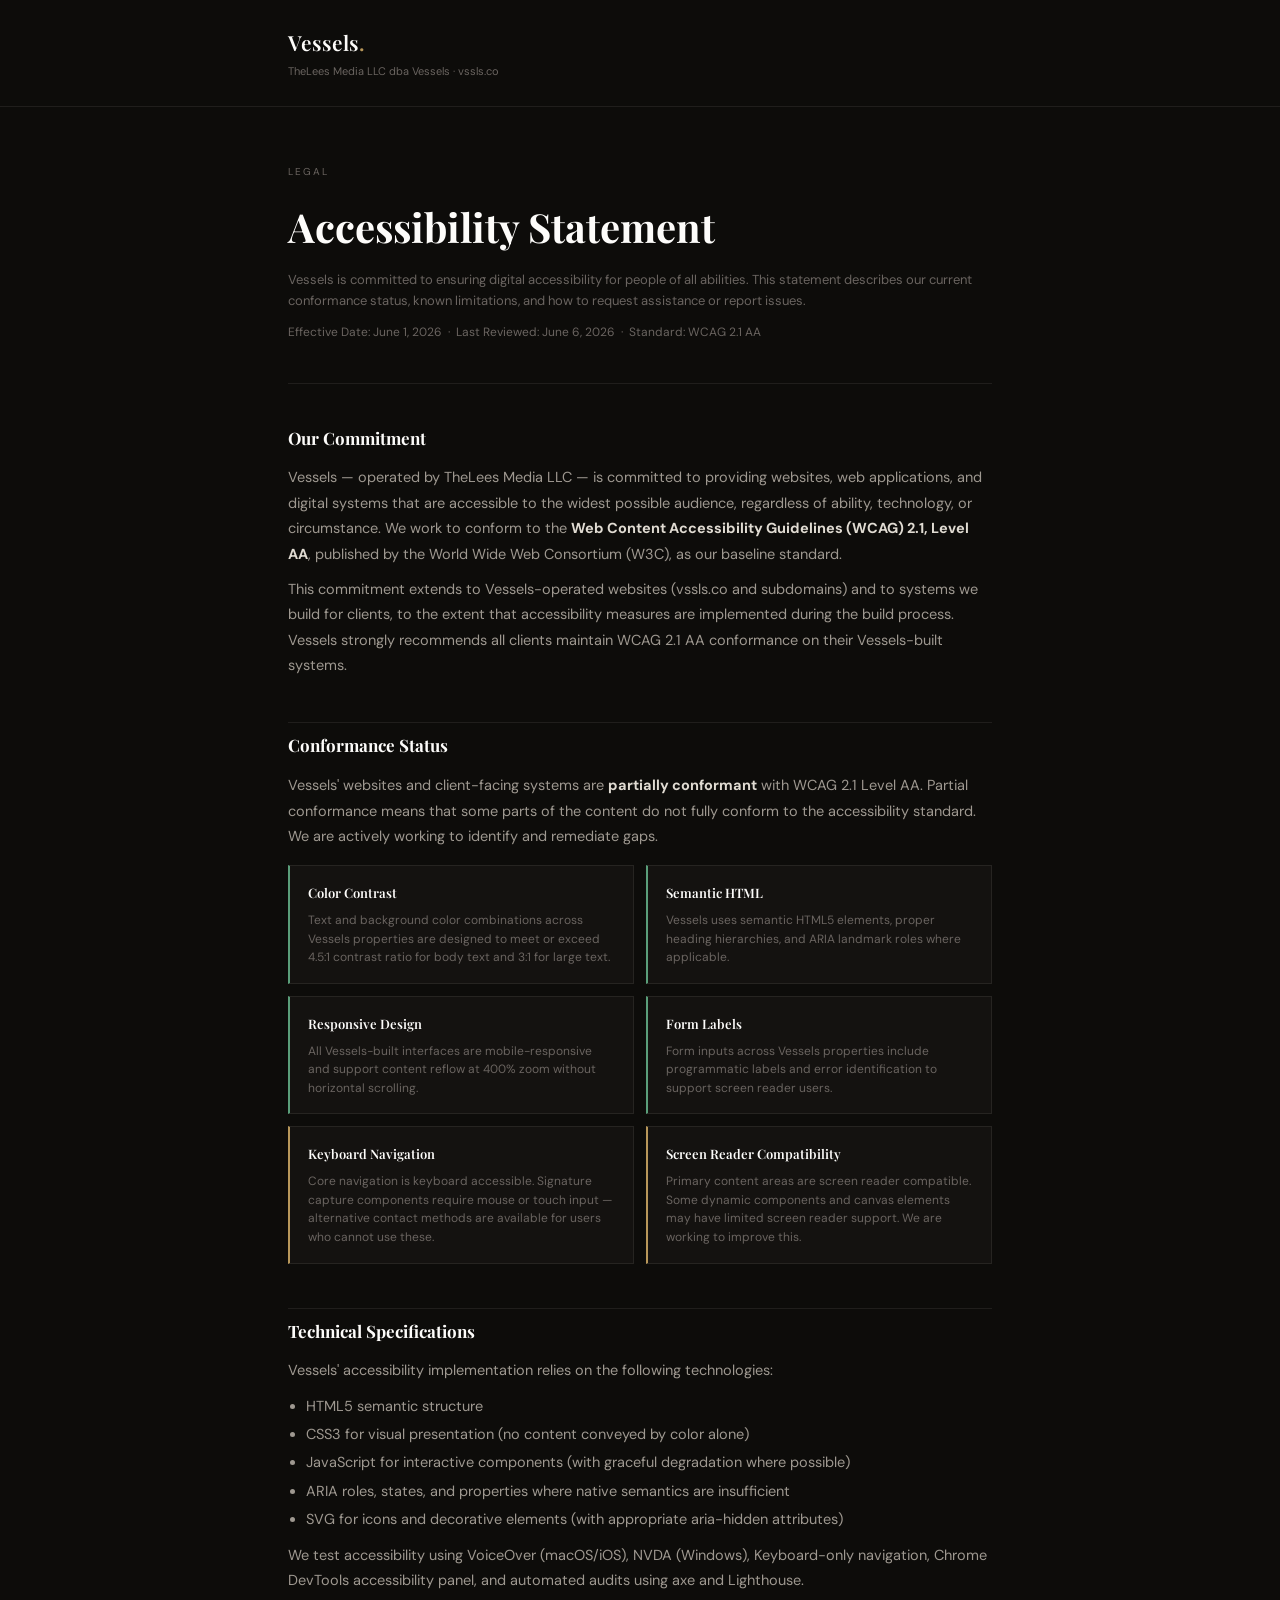
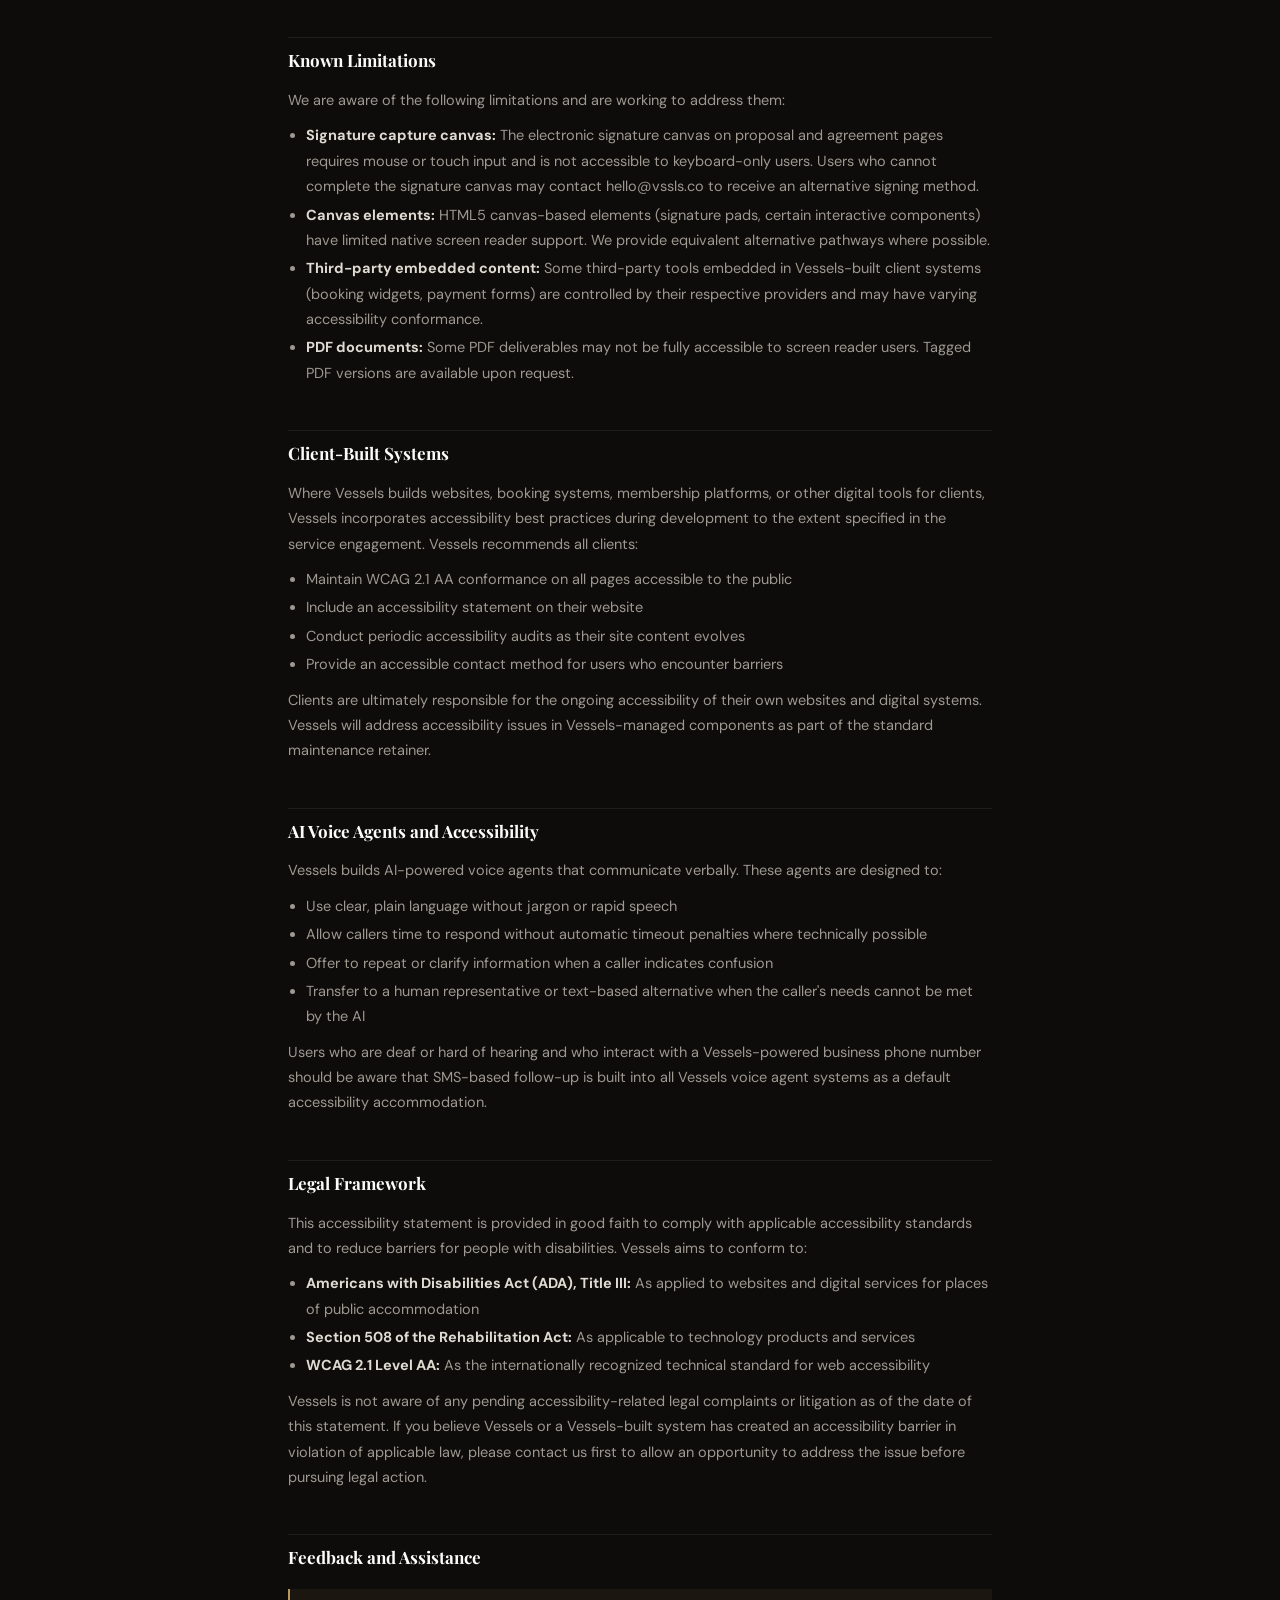
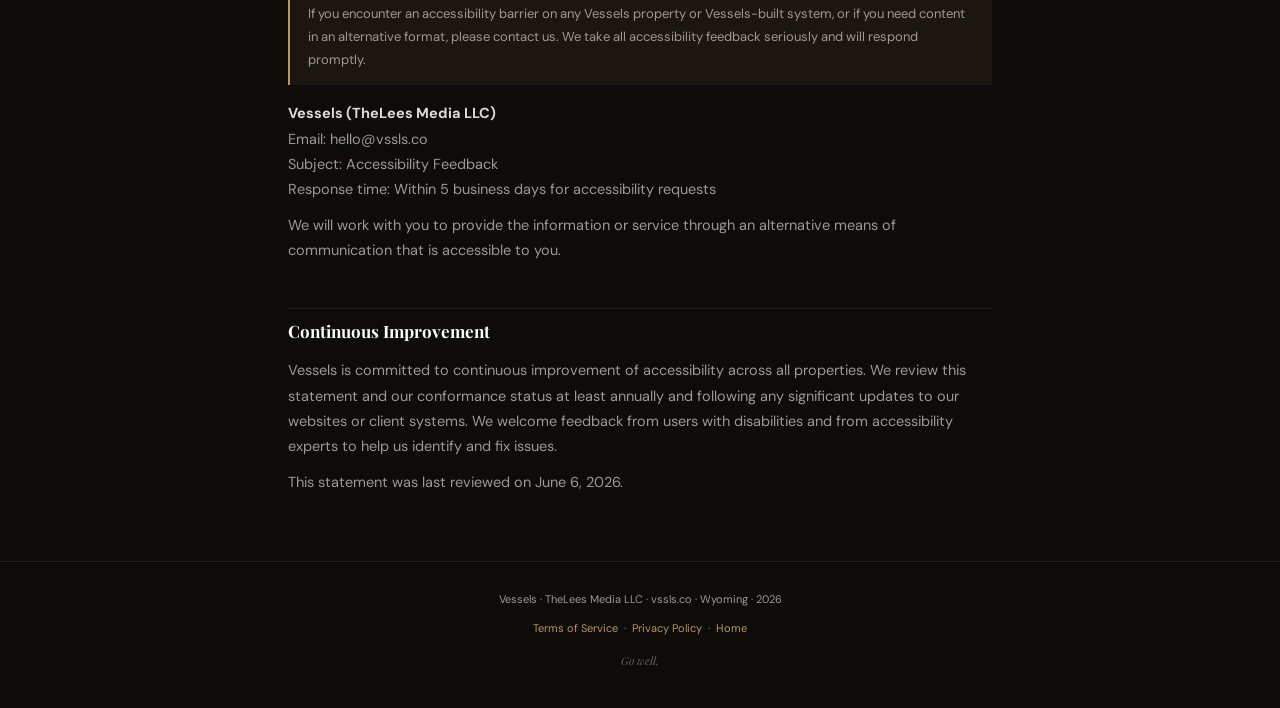
==== accessibility.html @ dc4b218d "Add files via upload" ====
<!DOCTYPE html>
<html lang="en">
<head>
<meta charset="UTF-8"/>
<meta name="viewport" content="width=device-width, initial-scale=1.0"/>
<title>Accessibility Statement · Vessels</title>
<link rel="preconnect" href="https://fonts.googleapis.com"/>
<link rel="preconnect" href="https://fonts.gstatic.com" crossorigin/>
<link href="https://fonts.googleapis.com/css2?family=Playfair+Display:ital,wght@0,400;0,600;0,700;1,400&family=DM+Sans:opsz,wght@9..40,300;9..40,400;9..40,500&display=swap" rel="stylesheet"/>
<style>
:root{--bg:#0D0C0A;--panel:#141210;--border:rgba(245,240,232,0.08);--gold:#B8975A;--gold-light:#D4B478;--gold-pale:rgba(184,151,90,0.08);--white:#FDFCFA;--text:#E0DBD2;--text2:#9E9890;--text3:#6A6460;--font-d:'Playfair Display',Georgia,serif;--font-b:'DM Sans',system-ui,sans-serif;}
*,*::before,*::after{box-sizing:border-box;margin:0;padding:0;}html{scroll-behavior:smooth;}
body{background:var(--bg);color:var(--text);font-family:var(--font-b);font-size:14.5px;line-height:1.75;-webkit-font-smoothing:antialiased;}
.wrap{max-width:760px;margin:0 auto;padding:0 28px;}
header{padding:24px 0;border-bottom:1px solid var(--border);}
.logo{font-family:var(--font-d);font-size:1.3rem;font-weight:600;color:var(--white);}
.logo span{color:var(--gold);}
.logo a{text-decoration:none;color:inherit;}
.hero-legal{padding:56px 0 40px;border-bottom:1px solid var(--border);}
.doc-type{font-size:10px;letter-spacing:0.2em;text-transform:uppercase;color:var(--text3);margin-bottom:12px;display:block;}
.hero-legal h1{font-family:var(--font-d);font-size:clamp(28px,4vw,40px);font-weight:700;color:var(--white);margin-bottom:8px;}
.hero-legal p{font-size:13px;color:var(--text3);line-height:1.6;}
.effective{margin-top:6px;font-size:12px;color:var(--text3);}
.doc-body{padding:8px 0 56px;}
h2.sec{font-family:var(--font-d);font-size:17px;font-weight:700;color:var(--white);margin:44px 0 12px;padding-top:8px;border-top:1px solid var(--border);}
h2.sec:first-child{border-top:none;margin-top:24px;}
h3.sub{font-family:var(--font-d);font-size:13.5px;font-weight:600;color:var(--gold-light);margin:20px 0 6px;}
p{margin-bottom:10px;color:var(--text2);}
ul{padding-left:18px;margin-bottom:10px;}
ul li{color:var(--text2);line-height:1.75;margin-bottom:3px;}
strong{color:var(--text);}a{color:var(--gold);}
.callout{background:var(--gold-pale);border-left:2px solid var(--gold);padding:14px 18px;margin:16px 0;}
.callout p{color:var(--text2);margin-bottom:0;font-size:13px;}
.status-grid{display:grid;grid-template-columns:1fr 1fr;gap:12px;margin:16px 0;}
@media(max-width:540px){.status-grid{grid-template-columns:1fr;}}
.status-card{background:var(--panel);border:1px solid var(--border);padding:16px 18px;}
.status-card h4{font-family:var(--font-d);font-size:13px;font-weight:600;color:var(--white);margin-bottom:6px;}
.status-card p{font-size:12px;color:var(--text3);margin-bottom:0;line-height:1.55;}
.status-good{border-left:2px solid #5A9E7A;}
.status-partial{border-left:2px solid #B8975A;}
footer.site-footer{border-top:1px solid var(--border);padding:28px 0;text-align:center;color:var(--text3);font-size:11px;}
footer.site-footer a{color:var(--gold);text-decoration:none;}
</style>
</head>
<body>
<header>
  <div class="wrap">
    <div class="logo"><a href="/">Vessels<span>.</span></a></div>
    <div style="font-size:11px;color:var(--text3);margin-top:2px;">TheLees Media LLC dba Vessels · vssls.co</div>
  </div>
</header>

<div class="wrap">
  <div class="hero-legal">
    <span class="doc-type">Legal</span>
    <h1>Accessibility Statement</h1>
    <p>Vessels is committed to ensuring digital accessibility for people of all abilities. This statement describes our current conformance status, known limitations, and how to request assistance or report issues.</p>
    <div class="effective">Effective Date: June 1, 2026 &nbsp;·&nbsp; Last Reviewed: June 6, 2026 &nbsp;·&nbsp; Standard: WCAG 2.1 AA</div>
  </div>

  <div class="doc-body">

    <h2 class="sec" id="a1">Our Commitment</h2>
    <p>Vessels — operated by TheLees Media LLC — is committed to providing websites, web applications, and digital systems that are accessible to the widest possible audience, regardless of ability, technology, or circumstance. We work to conform to the <strong>Web Content Accessibility Guidelines (WCAG) 2.1, Level AA</strong>, published by the World Wide Web Consortium (W3C), as our baseline standard.</p>
    <p>This commitment extends to Vessels-operated websites (vssls.co and subdomains) and to systems we build for clients, to the extent that accessibility measures are implemented during the build process. Vessels strongly recommends all clients maintain WCAG 2.1 AA conformance on their Vessels-built systems.</p>

    <h2 class="sec" id="a2">Conformance Status</h2>
    <p>Vessels' websites and client-facing systems are <strong>partially conformant</strong> with WCAG 2.1 Level AA. Partial conformance means that some parts of the content do not fully conform to the accessibility standard. We are actively working to identify and remediate gaps.</p>

    <div class="status-grid">
      <div class="status-card status-good">
        <h4>Color Contrast</h4>
        <p>Text and background color combinations across Vessels properties are designed to meet or exceed 4.5:1 contrast ratio for body text and 3:1 for large text.</p>
      </div>
      <div class="status-card status-good">
        <h4>Semantic HTML</h4>
        <p>Vessels uses semantic HTML5 elements, proper heading hierarchies, and ARIA landmark roles where applicable.</p>
      </div>
      <div class="status-card status-good">
        <h4>Responsive Design</h4>
        <p>All Vessels-built interfaces are mobile-responsive and support content reflow at 400% zoom without horizontal scrolling.</p>
      </div>
      <div class="status-card status-good">
        <h4>Form Labels</h4>
        <p>Form inputs across Vessels properties include programmatic labels and error identification to support screen reader users.</p>
      </div>
      <div class="status-card status-partial">
        <h4>Keyboard Navigation</h4>
        <p>Core navigation is keyboard accessible. Signature capture components require mouse or touch input — alternative contact methods are available for users who cannot use these.</p>
      </div>
      <div class="status-card status-partial">
        <h4>Screen Reader Compatibility</h4>
        <p>Primary content areas are screen reader compatible. Some dynamic components and canvas elements may have limited screen reader support. We are working to improve this.</p>
      </div>
    </div>

    <h2 class="sec" id="a3">Technical Specifications</h2>
    <p>Vessels' accessibility implementation relies on the following technologies:</p>
    <ul>
      <li>HTML5 semantic structure</li>
      <li>CSS3 for visual presentation (no content conveyed by color alone)</li>
      <li>JavaScript for interactive components (with graceful degradation where possible)</li>
      <li>ARIA roles, states, and properties where native semantics are insufficient</li>
      <li>SVG for icons and decorative elements (with appropriate aria-hidden attributes)</li>
    </ul>
    <p>We test accessibility using VoiceOver (macOS/iOS), NVDA (Windows), Keyboard-only navigation, Chrome DevTools accessibility panel, and automated audits using axe and Lighthouse.</p>

    <h2 class="sec" id="a4">Known Limitations</h2>
    <p>We are aware of the following limitations and are working to address them:</p>
    <ul>
      <li><strong>Signature capture canvas:</strong> The electronic signature canvas on proposal and agreement pages requires mouse or touch input and is not accessible to keyboard-only users. Users who cannot complete the signature canvas may contact hello@vssls.co to receive an alternative signing method.</li>
      <li><strong>Canvas elements:</strong> HTML5 canvas-based elements (signature pads, certain interactive components) have limited native screen reader support. We provide equivalent alternative pathways where possible.</li>
      <li><strong>Third-party embedded content:</strong> Some third-party tools embedded in Vessels-built client systems (booking widgets, payment forms) are controlled by their respective providers and may have varying accessibility conformance.</li>
      <li><strong>PDF documents:</strong> Some PDF deliverables may not be fully accessible to screen reader users. Tagged PDF versions are available upon request.</li>
    </ul>

    <h2 class="sec" id="a5">Client-Built Systems</h2>
    <p>Where Vessels builds websites, booking systems, membership platforms, or other digital tools for clients, Vessels incorporates accessibility best practices during development to the extent specified in the service engagement. Vessels recommends all clients:</p>
    <ul>
      <li>Maintain WCAG 2.1 AA conformance on all pages accessible to the public</li>
      <li>Include an accessibility statement on their website</li>
      <li>Conduct periodic accessibility audits as their site content evolves</li>
      <li>Provide an accessible contact method for users who encounter barriers</li>
    </ul>
    <p>Clients are ultimately responsible for the ongoing accessibility of their own websites and digital systems. Vessels will address accessibility issues in Vessels-managed components as part of the standard maintenance retainer.</p>

    <h2 class="sec" id="a6">AI Voice Agents and Accessibility</h2>
    <p>Vessels builds AI-powered voice agents that communicate verbally. These agents are designed to:</p>
    <ul>
      <li>Use clear, plain language without jargon or rapid speech</li>
      <li>Allow callers time to respond without automatic timeout penalties where technically possible</li>
      <li>Offer to repeat or clarify information when a caller indicates confusion</li>
      <li>Transfer to a human representative or text-based alternative when the caller's needs cannot be met by the AI</li>
    </ul>
    <p>Users who are deaf or hard of hearing and who interact with a Vessels-powered business phone number should be aware that SMS-based follow-up is built into all Vessels voice agent systems as a default accessibility accommodation.</p>

    <h2 class="sec" id="a7">Legal Framework</h2>
    <p>This accessibility statement is provided in good faith to comply with applicable accessibility standards and to reduce barriers for people with disabilities. Vessels aims to conform to:</p>
    <ul>
      <li><strong>Americans with Disabilities Act (ADA), Title III:</strong> As applied to websites and digital services for places of public accommodation</li>
      <li><strong>Section 508 of the Rehabilitation Act:</strong> As applicable to technology products and services</li>
      <li><strong>WCAG 2.1 Level AA:</strong> As the internationally recognized technical standard for web accessibility</li>
    </ul>
    <p>Vessels is not aware of any pending accessibility-related legal complaints or litigation as of the date of this statement. If you believe Vessels or a Vessels-built system has created an accessibility barrier in violation of applicable law, please contact us first to allow an opportunity to address the issue before pursuing legal action.</p>

    <h2 class="sec" id="a8">Feedback and Assistance</h2>
    <div class="callout"><p>If you encounter an accessibility barrier on any Vessels property or Vessels-built system, or if you need content in an alternative format, please contact us. We take all accessibility feedback seriously and will respond promptly.</p></div>
    <p><strong>Vessels (TheLees Media LLC)</strong><br>
    Email: hello@vssls.co<br>
    Subject: Accessibility Feedback<br>
    Response time: Within 5 business days for accessibility requests</p>
    <p>We will work with you to provide the information or service through an alternative means of communication that is accessible to you.</p>

    <h2 class="sec" id="a9">Continuous Improvement</h2>
    <p>Vessels is committed to continuous improvement of accessibility across all properties. We review this statement and our conformance status at least annually and following any significant updates to our websites or client systems. We welcome feedback from users with disabilities and from accessibility experts to help us identify and fix issues.</p>
    <p>This statement was last reviewed on June 6, 2026.</p>

  </div>
</div>

<footer class="site-footer">
  <div class="wrap">
    <p>Vessels · TheLees Media LLC · vssls.co · Wyoming · 2026</p>
    <p style="margin-top:6px"><a href="/terms">Terms of Service</a> &nbsp;·&nbsp; <a href="/privacy">Privacy Policy</a> &nbsp;·&nbsp; <a href="/">Home</a></p>
    <p style="margin-top:12px;font-family:'Playfair Display',serif;font-style:italic;color:var(--text3)">Go well.</p>
  </div>
</footer>
</body>
</html>
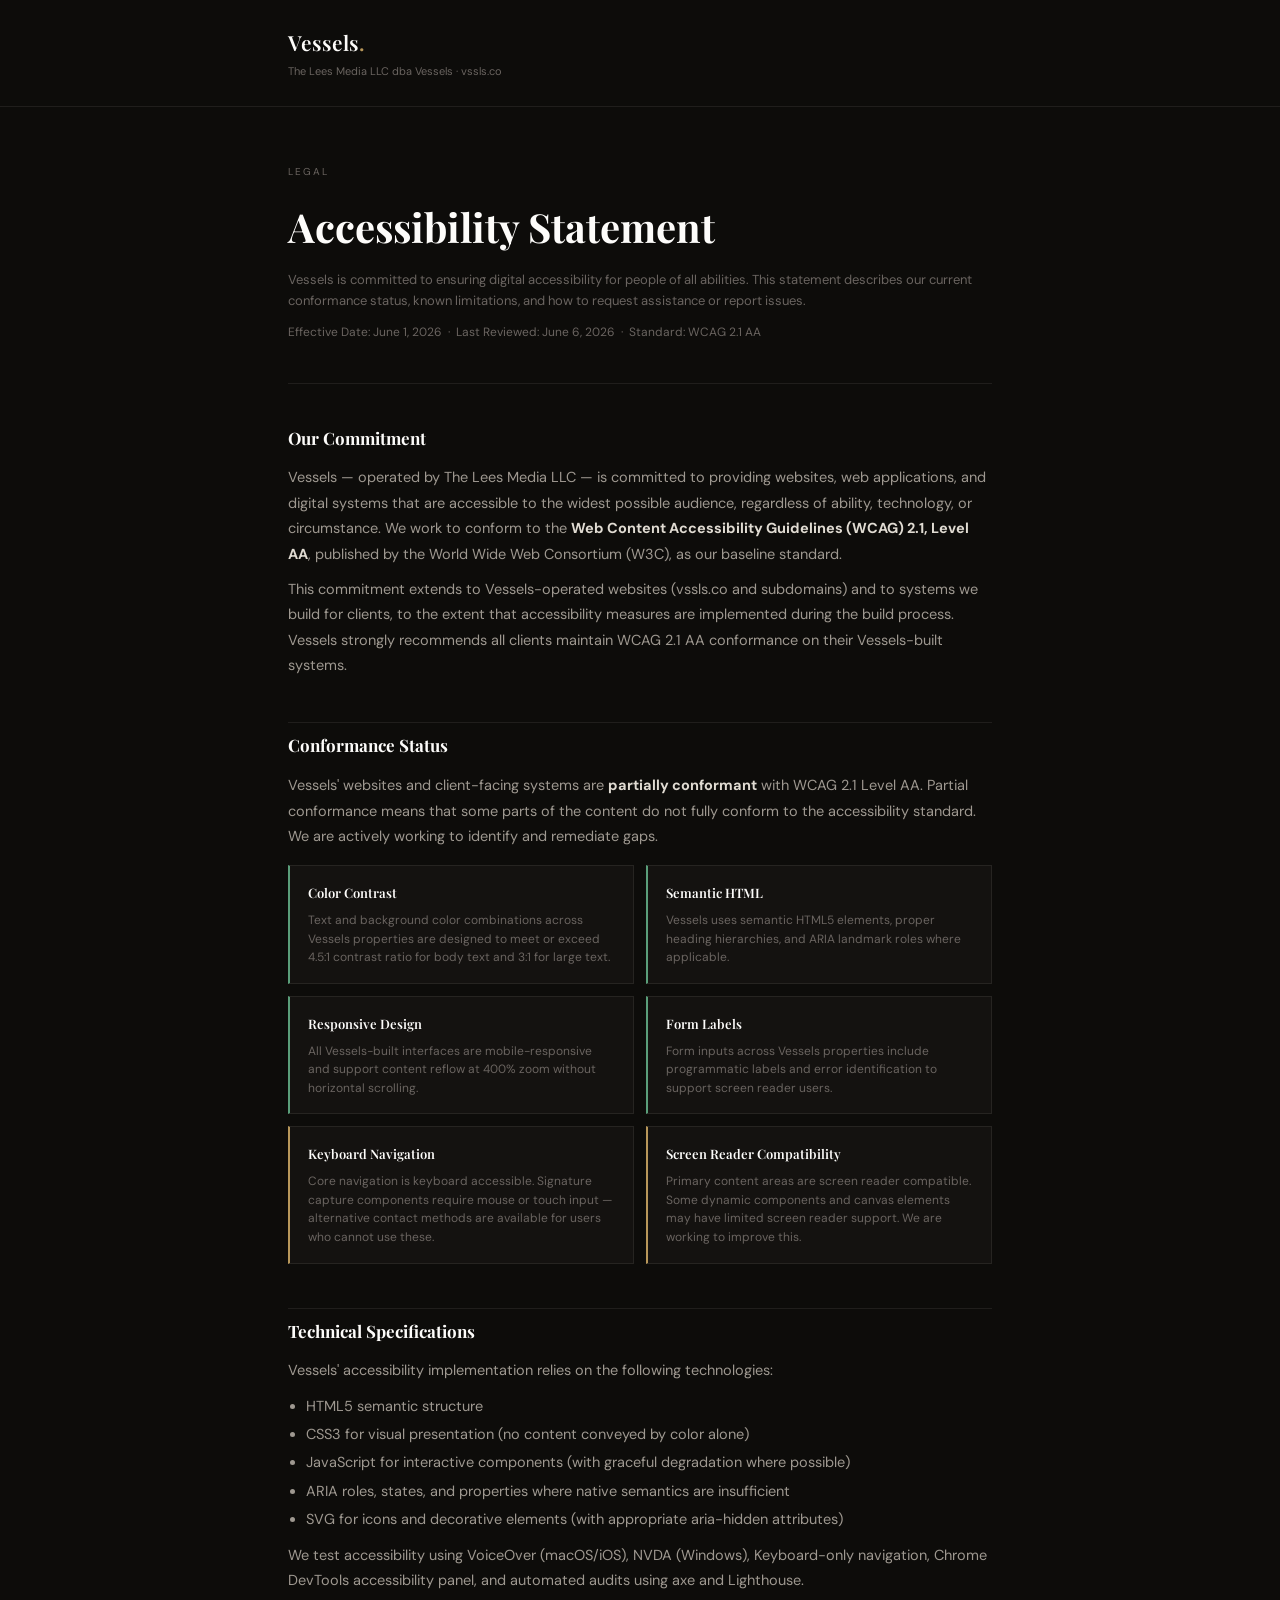
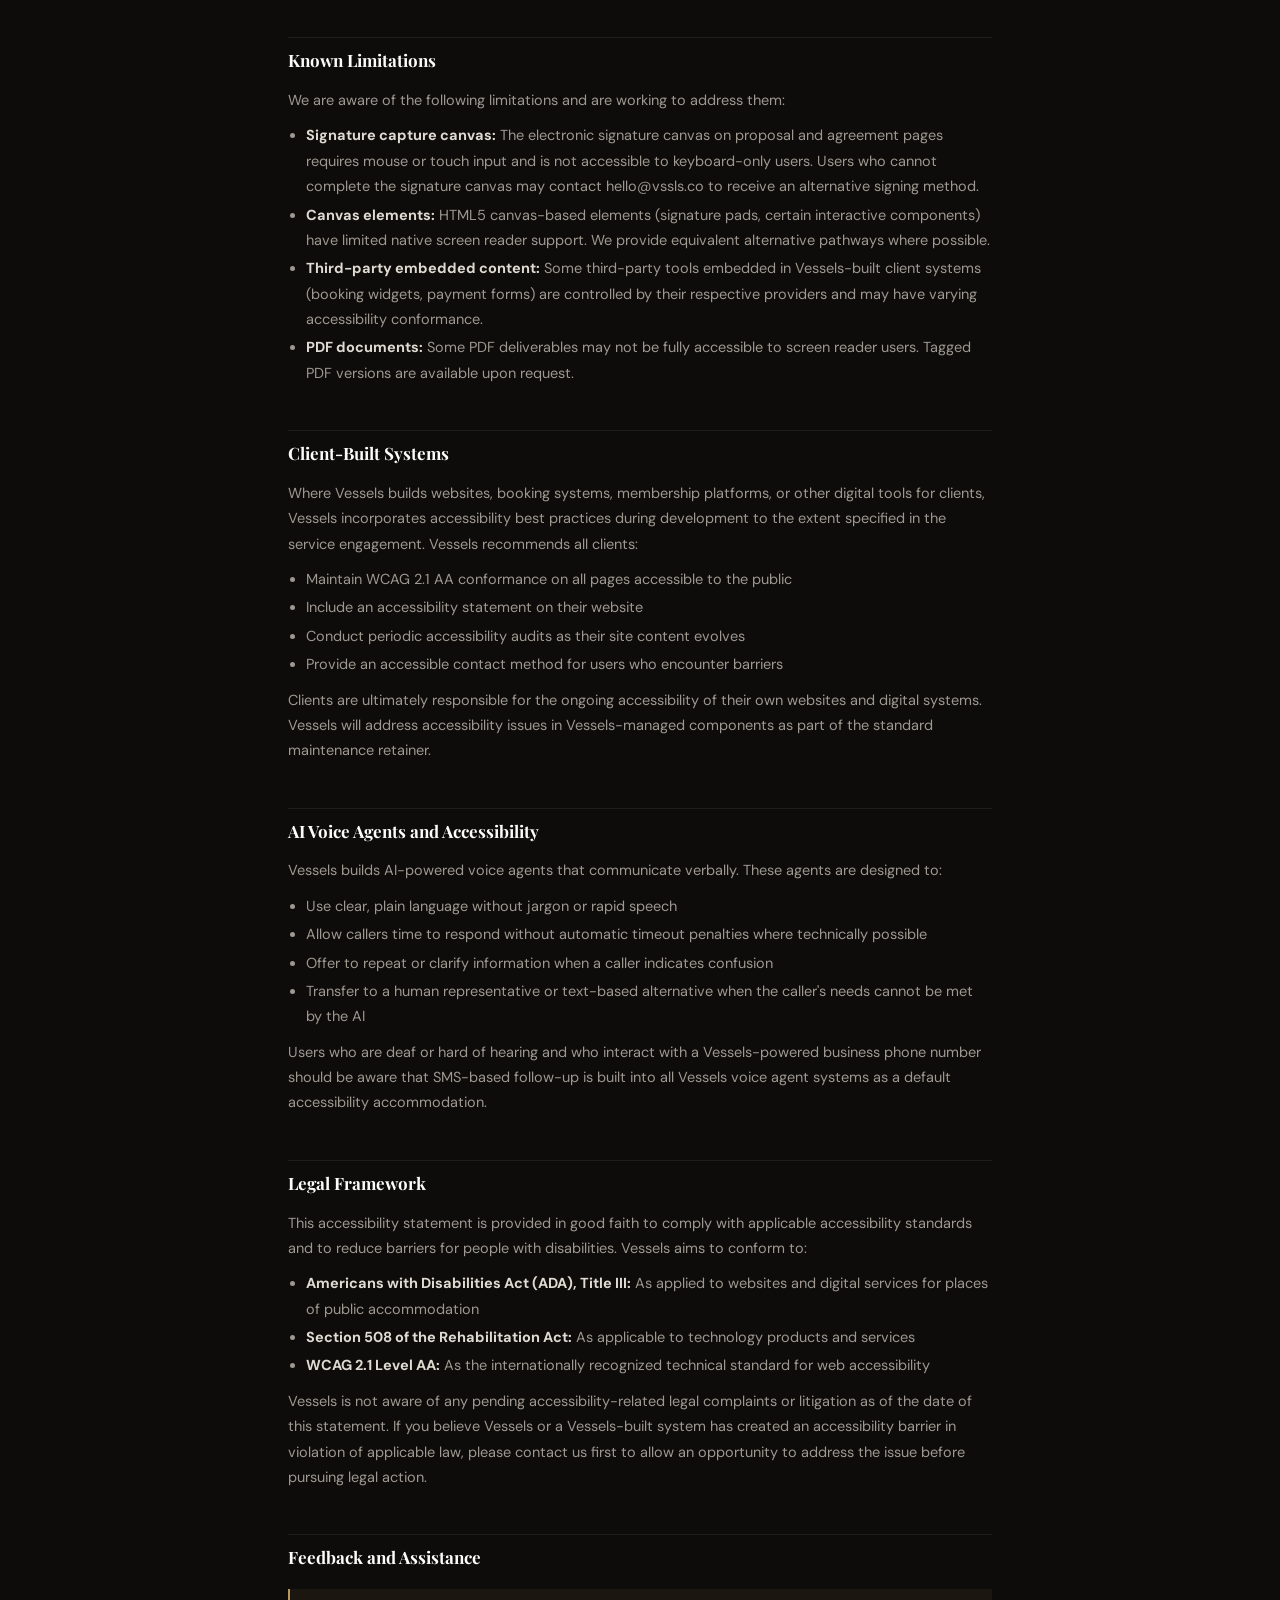
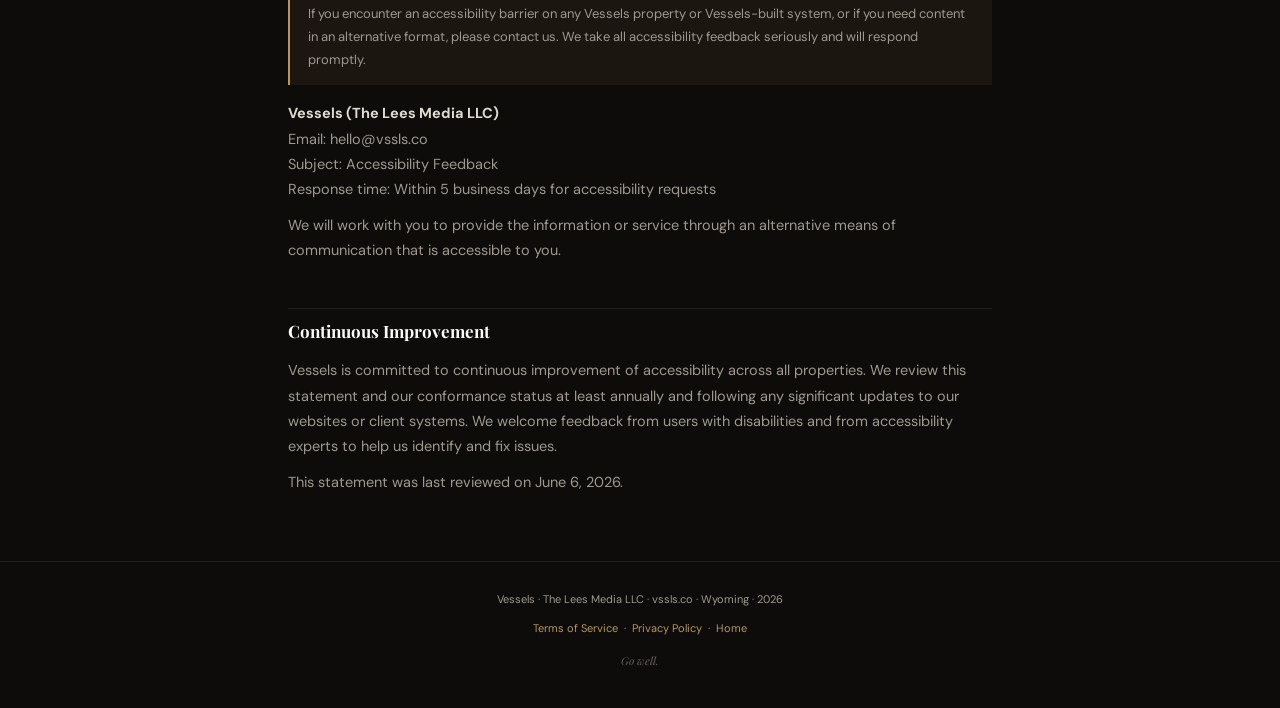
==== commit 5cb4724b: "Add files via upload" ====
--- a/accessibility.html
+++ b/accessibility.html
@@ -46,7 +46,7 @@
 <header>
   <div class="wrap">
     <div class="logo"><a href="/">Vessels<span>.</span></a></div>
-    <div style="font-size:11px;color:var(--text3);margin-top:2px;">TheLees Media LLC dba Vessels · vssls.co</div>
+    <div style="font-size:11px;color:var(--text3);margin-top:2px;">The Lees Media LLC dba Vessels · vssls.co</div>
   </div>
 </header>
 
@@ -61,7 +61,7 @@
   <div class="doc-body">
 
     <h2 class="sec" id="a1">Our Commitment</h2>
-    <p>Vessels — operated by TheLees Media LLC — is committed to providing websites, web applications, and digital systems that are accessible to the widest possible audience, regardless of ability, technology, or circumstance. We work to conform to the <strong>Web Content Accessibility Guidelines (WCAG) 2.1, Level AA</strong>, published by the World Wide Web Consortium (W3C), as our baseline standard.</p>
+    <p>Vessels — operated by The Lees Media LLC — is committed to providing websites, web applications, and digital systems that are accessible to the widest possible audience, regardless of ability, technology, or circumstance. We work to conform to the <strong>Web Content Accessibility Guidelines (WCAG) 2.1, Level AA</strong>, published by the World Wide Web Consortium (W3C), as our baseline standard.</p>
     <p>This commitment extends to Vessels-operated websites (vssls.co and subdomains) and to systems we build for clients, to the extent that accessibility measures are implemented during the build process. Vessels strongly recommends all clients maintain WCAG 2.1 AA conformance on their Vessels-built systems.</p>
 
     <h2 class="sec" id="a2">Conformance Status</h2>
@@ -145,7 +145,7 @@
 
     <h2 class="sec" id="a8">Feedback and Assistance</h2>
     <div class="callout"><p>If you encounter an accessibility barrier on any Vessels property or Vessels-built system, or if you need content in an alternative format, please contact us. We take all accessibility feedback seriously and will respond promptly.</p></div>
-    <p><strong>Vessels (TheLees Media LLC)</strong><br>
+    <p><strong>Vessels (The Lees Media LLC)</strong><br>
     Email: hello@vssls.co<br>
     Subject: Accessibility Feedback<br>
     Response time: Within 5 business days for accessibility requests</p>
@@ -160,7 +160,7 @@
 
 <footer class="site-footer">
   <div class="wrap">
-    <p>Vessels · TheLees Media LLC · vssls.co · Wyoming · 2026</p>
+    <p>Vessels · The Lees Media LLC · vssls.co · Wyoming · 2026</p>
     <p style="margin-top:6px"><a href="/terms">Terms of Service</a> &nbsp;·&nbsp; <a href="/privacy">Privacy Policy</a> &nbsp;·&nbsp; <a href="/">Home</a></p>
     <p style="margin-top:12px;font-family:'Playfair Display',serif;font-style:italic;color:var(--text3)">Go well.</p>
   </div>
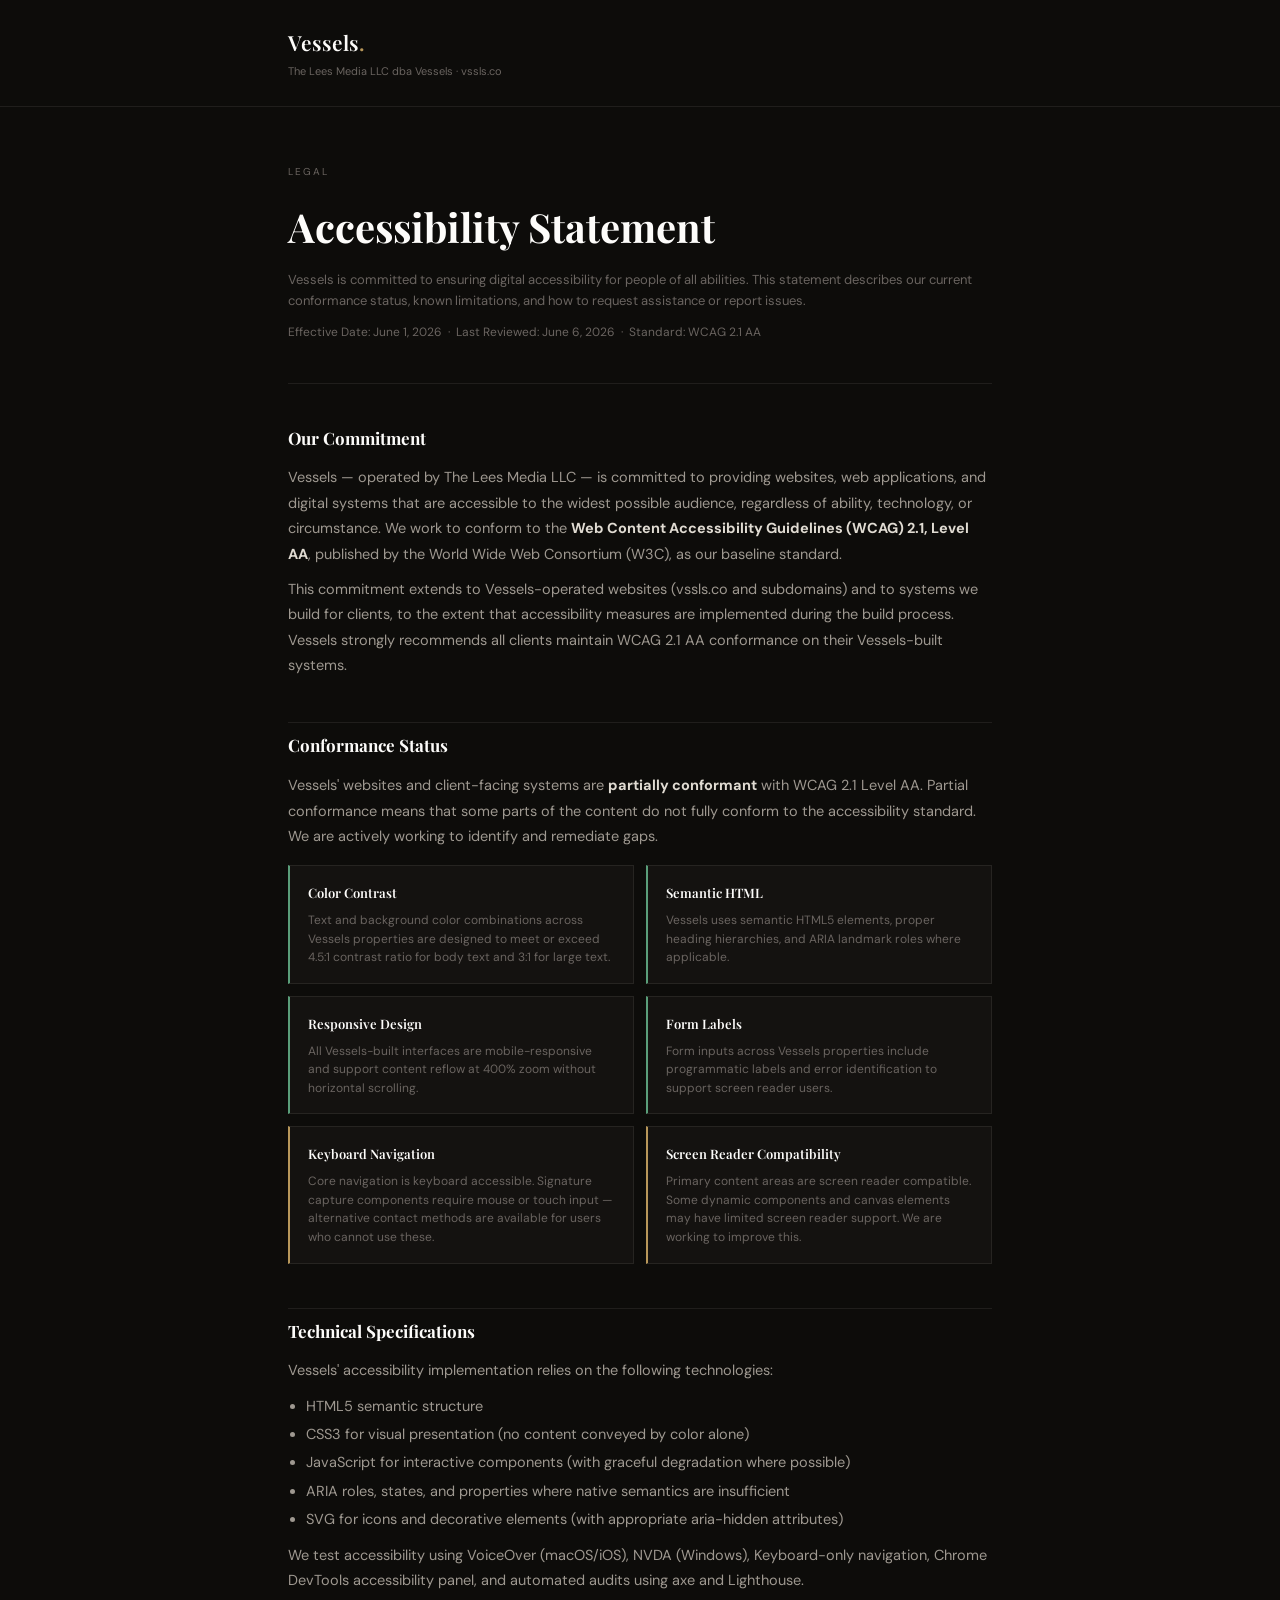
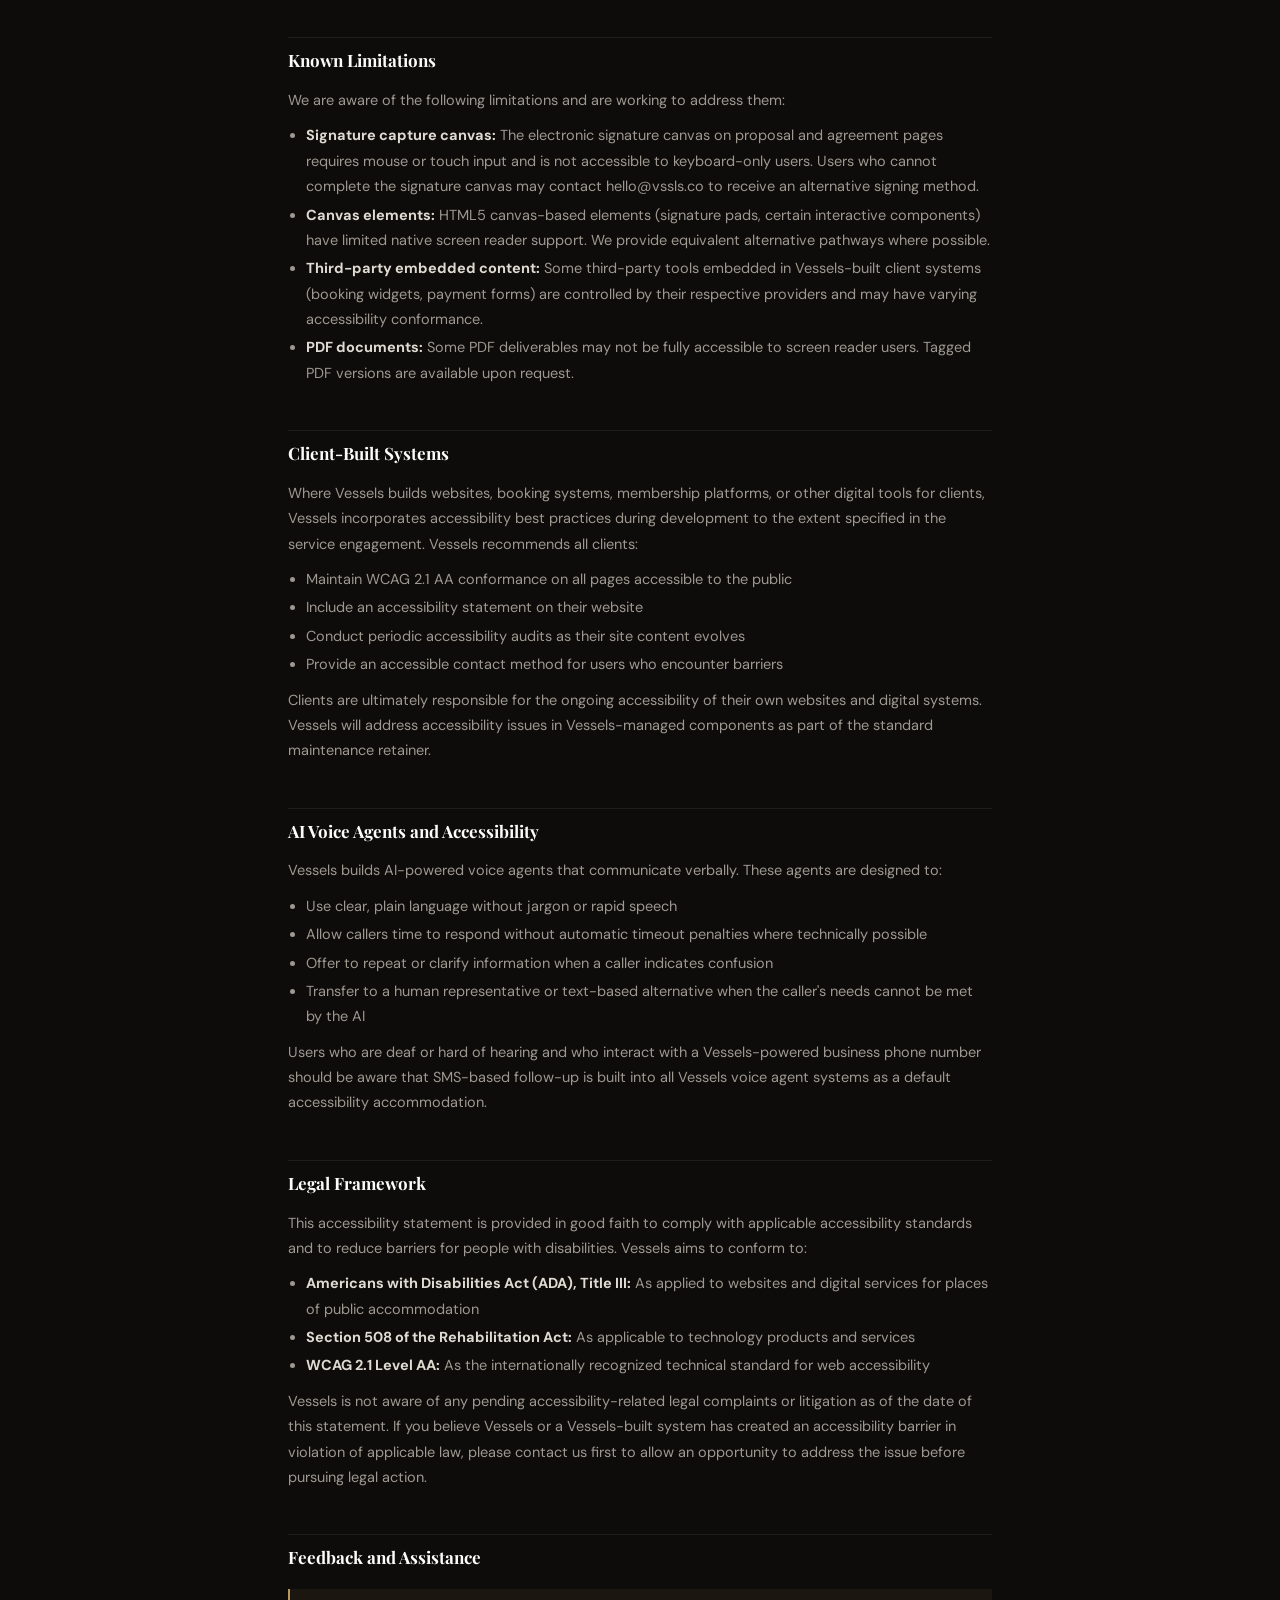
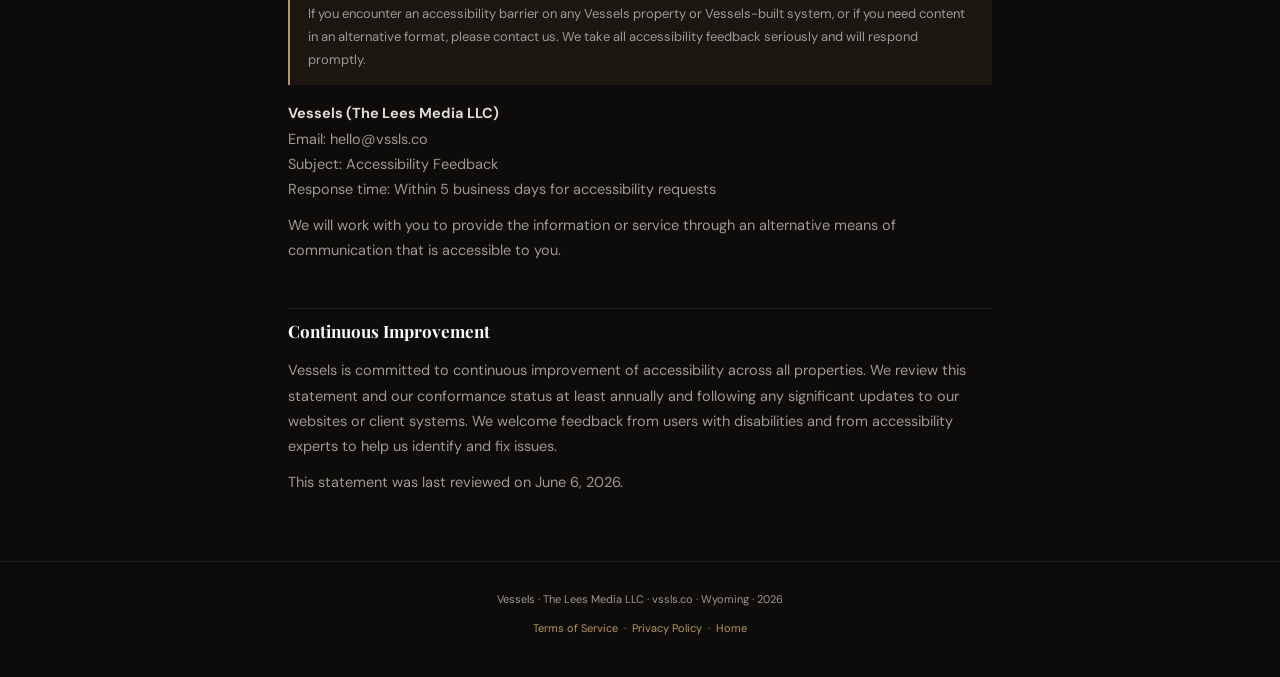
==== commit c1397db9: "Add files via upload" ====
--- a/accessibility.html
+++ b/accessibility.html
@@ -162,7 +162,6 @@
   <div class="wrap">
     <p>Vessels · The Lees Media LLC · vssls.co · Wyoming · 2026</p>
     <p style="margin-top:6px"><a href="/terms">Terms of Service</a> &nbsp;·&nbsp; <a href="/privacy">Privacy Policy</a> &nbsp;·&nbsp; <a href="/">Home</a></p>
-    <p style="margin-top:12px;font-family:'Playfair Display',serif;font-style:italic;color:var(--text3)">Go well.</p>
   </div>
 </footer>
 </body>
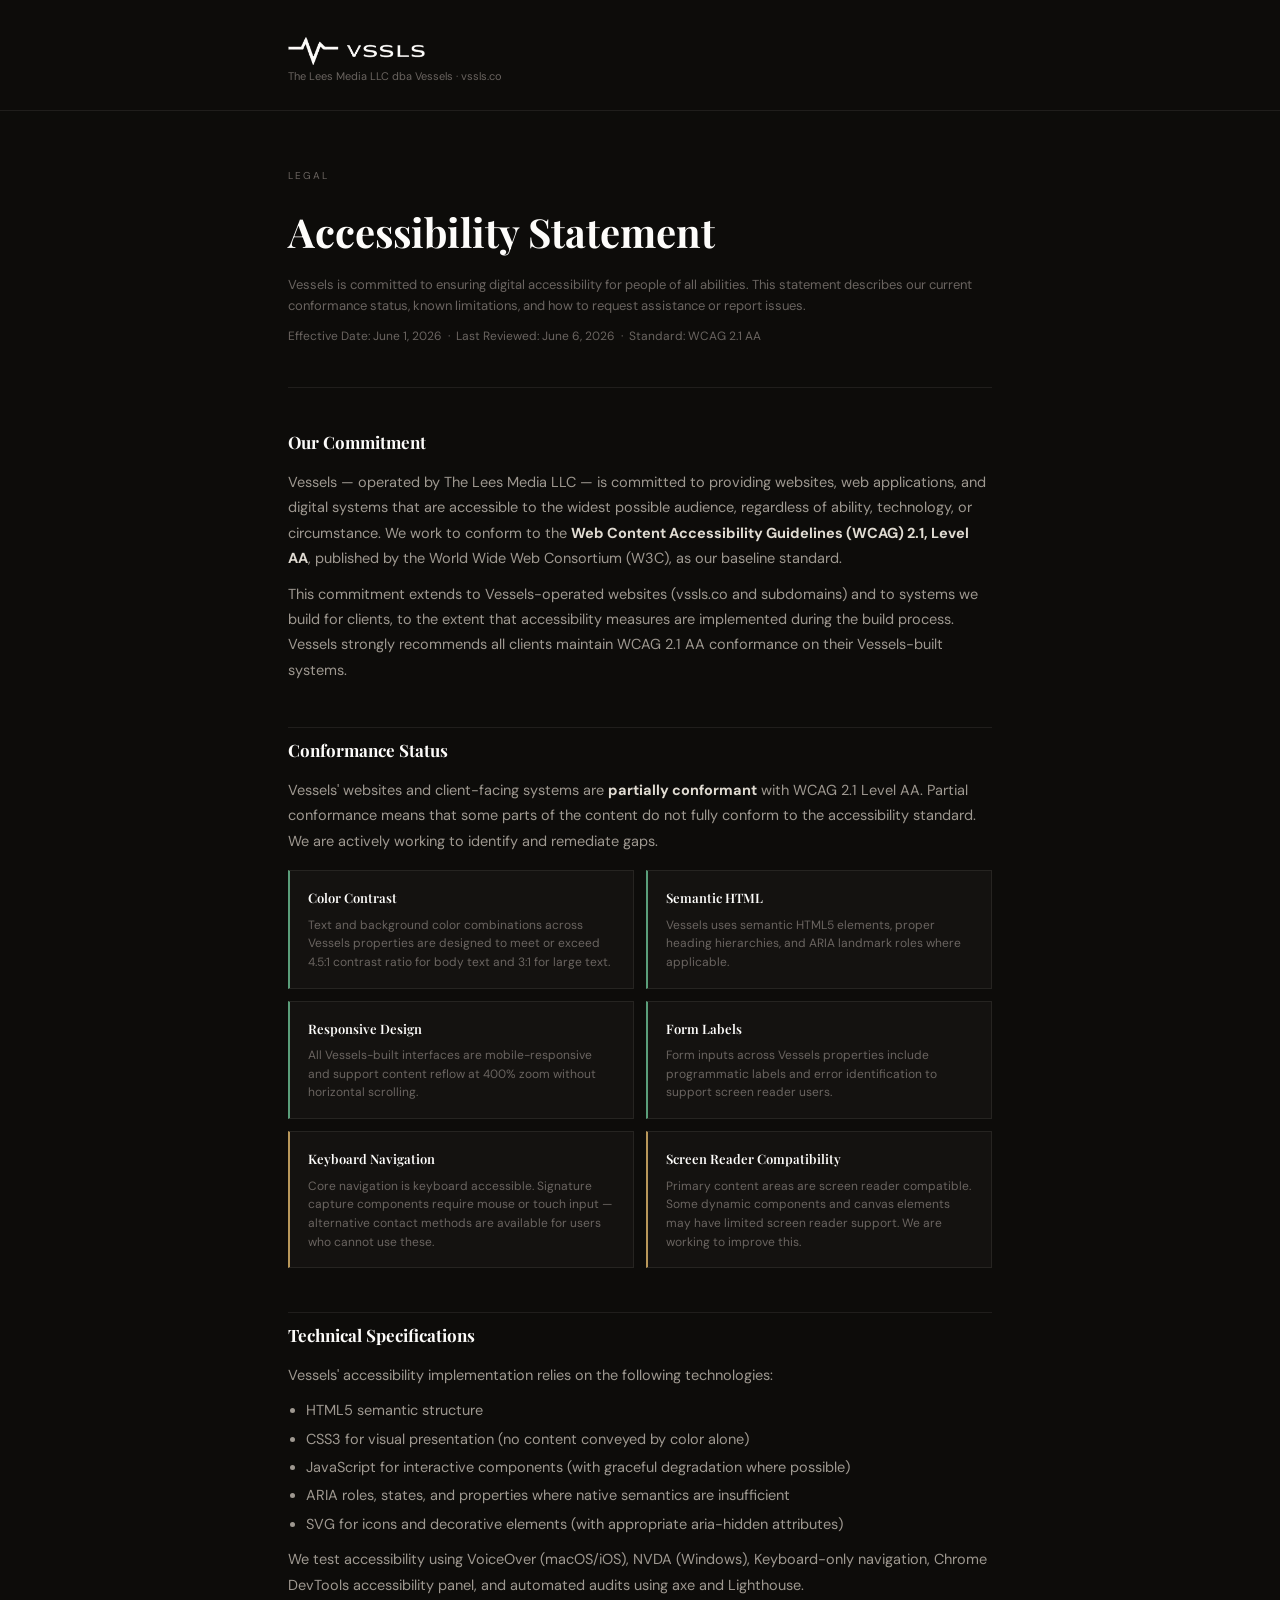
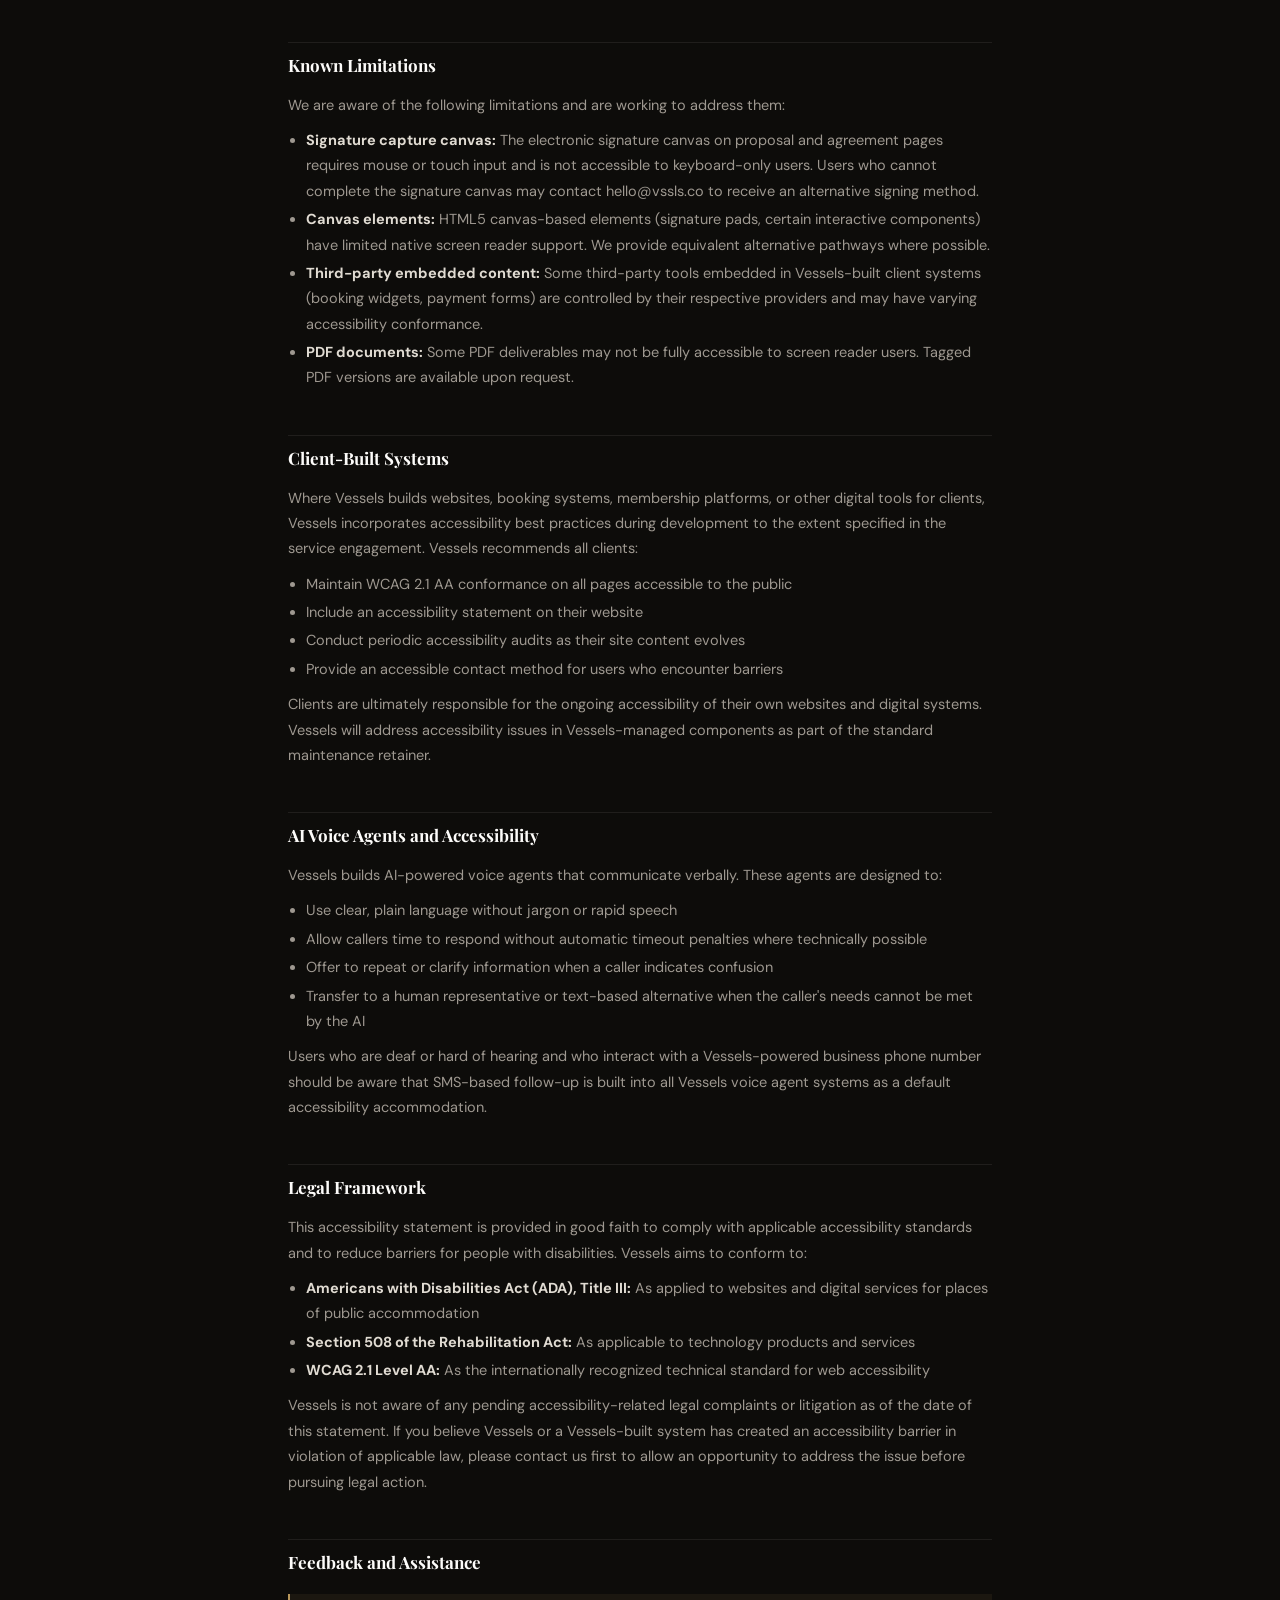
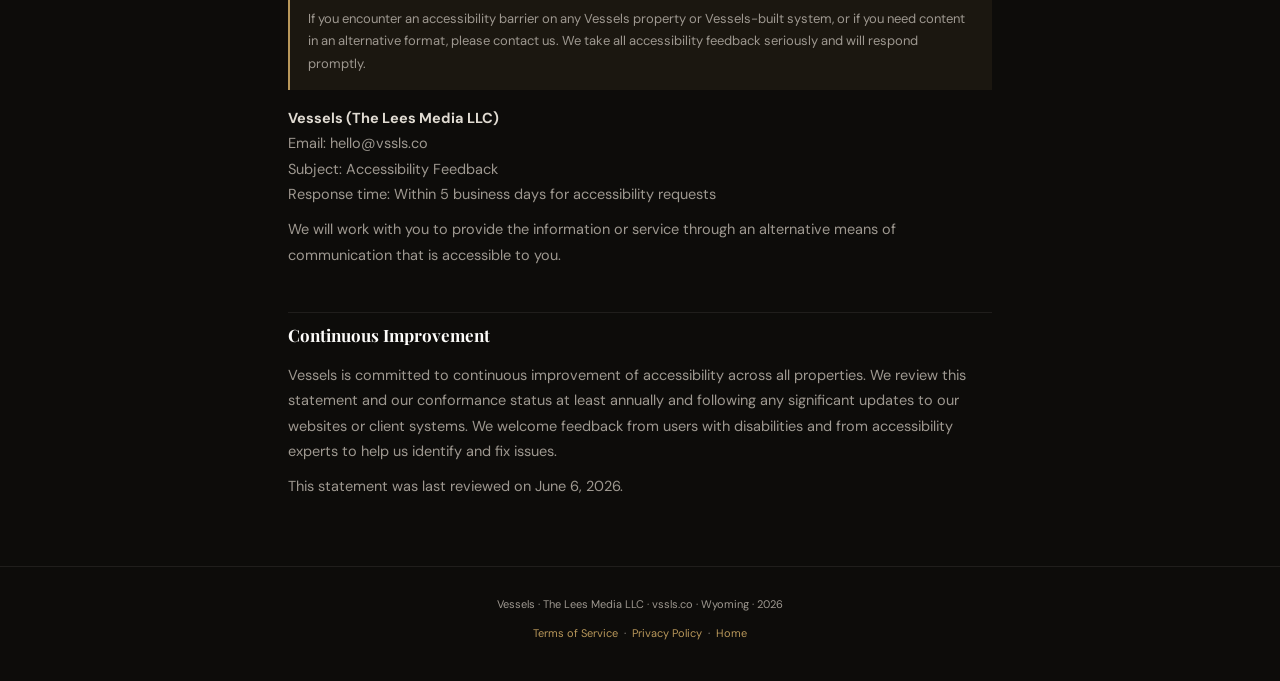
==== commit fb30c998: "Unify brand: VSSLS lockup replaces the text wordmark sitewide The site carried two different text wo" ====
--- a/accessibility.html
+++ b/accessibility.html
@@ -4,9 +4,31 @@
 <meta charset="UTF-8"/>
 <meta name="viewport" content="width=device-width, initial-scale=1.0"/>
 <title>Accessibility Statement · Vessels</title>
+
+  <link rel="icon" href="/favicon.ico" sizes="any" />
+  <link rel="icon" type="image/png" sizes="32x32" href="/assets/brand/favicon-32.png" />
+  <link rel="icon" type="image/png" sizes="16x16" href="/assets/brand/favicon-16.png" />
+  <link rel="apple-touch-icon" href="/assets/brand/apple-touch-icon.png" />
+  <meta name="theme-color" content="#F5F0E8" />
+
+  <link rel="canonical" href="https://vssls.co/accessibility" />
+  <meta property="og:type" content="website" />
+  <meta property="og:site_name" content="Vessels" />
+  <meta property="og:title" content="Accessibility — Vessels" />
+  <meta property="og:description" content="Our commitment to an accessible web experience." />
+  <meta property="og:url" content="https://vssls.co/accessibility" />
+  <meta property="og:image" content="https://vssls.co/assets/og/og-home.jpg" />
+  <meta property="og:image:width" content="1200" />
+  <meta property="og:image:height" content="630" />
+  <meta property="og:image:alt" content="Accessibility — Vessels" />
+  <meta name="twitter:card" content="summary_large_image" />
+  <meta name="twitter:title" content="Accessibility — Vessels" />
+  <meta name="twitter:description" content="Our commitment to an accessible web experience." />
+  <meta name="twitter:image" content="https://vssls.co/assets/og/og-home.jpg" />
 <link rel="preconnect" href="https://fonts.googleapis.com"/>
 <link rel="preconnect" href="https://fonts.gstatic.com" crossorigin/>
 <link href="https://fonts.googleapis.com/css2?family=Playfair+Display:ital,wght@0,400;0,600;0,700;1,400&family=DM+Sans:opsz,wght@9..40,300;9..40,400;9..40,500&display=swap" rel="stylesheet"/>
+  <link rel="stylesheet" href="/assets/brand.css" />
 <style>
 :root{--bg:#0D0C0A;--panel:#141210;--border:rgba(245,240,232,0.08);--gold:#B8975A;--gold-light:#D4B478;--gold-pale:rgba(184,151,90,0.08);--white:#FDFCFA;--text:#E0DBD2;--text2:#9E9890;--text3:#6A6460;--font-d:'Playfair Display',Georgia,serif;--font-b:'DM Sans',system-ui,sans-serif;}
 *,*::before,*::after{box-sizing:border-box;margin:0;padding:0;}html{scroll-behavior:smooth;}
@@ -45,7 +67,7 @@
 <body>
 <header>
   <div class="wrap">
-    <div class="logo"><a href="/">Vessels<span>.</span></a></div>
+    <div class="logo"><a href="/"><span class="brand-lockup brand-lockup--light" role="img" aria-label="VSSLS"></span></a></div>
     <div style="font-size:11px;color:var(--text3);margin-top:2px;">The Lees Media LLC dba Vessels · vssls.co</div>
   </div>
 </header>
--- a/assets/brand.css
+++ b/assets/brand.css
@@ -0,0 +1,101 @@
+/* ═══════════════════════════════════════════════════════════
+   VESSELS — Logo lockups
+   The brand mark is VSSLS (pulse waveform + wordmark).
+   "Vessels" stays the spoken/written name in body copy.
+
+   The lockup is painted with `currentColor` through a CSS mask
+   rather than shipped as a fixed-colour image. That means it
+   inherits whatever colour each page already gave its logo —
+   charcoal on the cream track pages, white on the dark homepage
+   hero — and it keeps up with navs that change background on
+   scroll (creators.html) instead of going invisible in one state.
+
+   To revert to the old Playfair "Vessels." text wordmark:
+     git checkout pre-logo-unify -- .
+   ═══════════════════════════════════════════════════════════ */
+
+/* Neutralise the type styles these containers carried when they
+   held text, so they cannot distort the mark. */
+.nav-logo,
+.footer-logo,
+header .logo a {
+  font-size: 0 !important;
+  letter-spacing: 0 !important;
+  line-height: 0 !important;
+  text-decoration: none;
+}
+
+/* ── Colour ────────────────────────────────────────────────
+   Do NOT inherit. These containers used to hold
+   `Vessels<span>.</span>`, and each page styles that inner span
+   differently to colour the full stop — gold here, 35% white
+   there. Inheriting reproduced four different footer logos
+   across five pages, and on brands.html put a charcoal mark on
+   a charcoal footer (invisible).
+
+   So the lockup gets exactly two states, set explicitly.
+   `!important` is deliberate: it has to beat legacy per-page
+   rules like `.footer-brand .footer-logo span` (0,3,0).
+   ──────────────────────────────────────────────────────── */
+.brand-lockup           { color: #1A1814 !important; }  /* on cream */
+.brand-lockup--light    { color: #FDFCFA !important; }  /* on charcoal */
+
+/* Every footer on this site runs on the dark band, so light wins
+   there regardless of what the page's own CSS wanted. */
+.footer-logo .brand-lockup,
+.footer-brand .brand-lockup { color: #FDFCFA !important; }
+
+.brand-lockup {
+  display: inline-block;
+  height: 28px;
+  width: 137px;              /* 489 x 100 source, kept in ratio */
+  background-color: currentColor;
+  -webkit-mask-image: url('/assets/brand/lockup-h.png');
+          mask-image: url('/assets/brand/lockup-h.png');
+  -webkit-mask-repeat: no-repeat;
+          mask-repeat: no-repeat;
+  -webkit-mask-position: center;
+          mask-position: center;
+  -webkit-mask-size: contain;
+          mask-size: contain;
+  vertical-align: middle;
+  transition: opacity 0.25s cubic-bezier(0.16, 1, 0.3, 1);
+}
+
+/* Mark only — for tight spots. */
+.brand-lockup.is-mark {
+  width: 50px;
+  -webkit-mask-image: url('/assets/brand/mark.png');
+          mask-image: url('/assets/brand/mark.png');
+}
+
+a:hover > .brand-lockup { opacity: 0.66; }
+
+/* Footers: slightly larger so the mark holds against the dark band. */
+.footer-logo .brand-lockup { height: 34px; width: 166px; }
+
+/* Centred footers (index, book) vs left-aligned footer-brand columns. */
+.footer-logo { display: block; }
+.footer-brand .nav-logo,
+.footer-brand .footer-logo { display: block; text-align: left; }
+
+@media (max-width: 640px) {
+  .brand-lockup { height: 24px; width: 117px; }
+  .footer-logo .brand-lockup { height: 30px; width: 147px; }
+}
+
+@media (prefers-reduced-motion: reduce) {
+  .brand-lockup { transition: none; }
+}
+
+/* If a browser cannot do masks, fall back to the image so the
+   logo never disappears entirely. */
+@supports not ((-webkit-mask-image: url('')) or (mask-image: url(''))) {
+  .brand-lockup {
+    background-color: transparent;
+    background-image: url('/assets/brand/lockup-h.png');
+    background-repeat: no-repeat;
+    background-position: center;
+    background-size: contain;
+  }
+}
